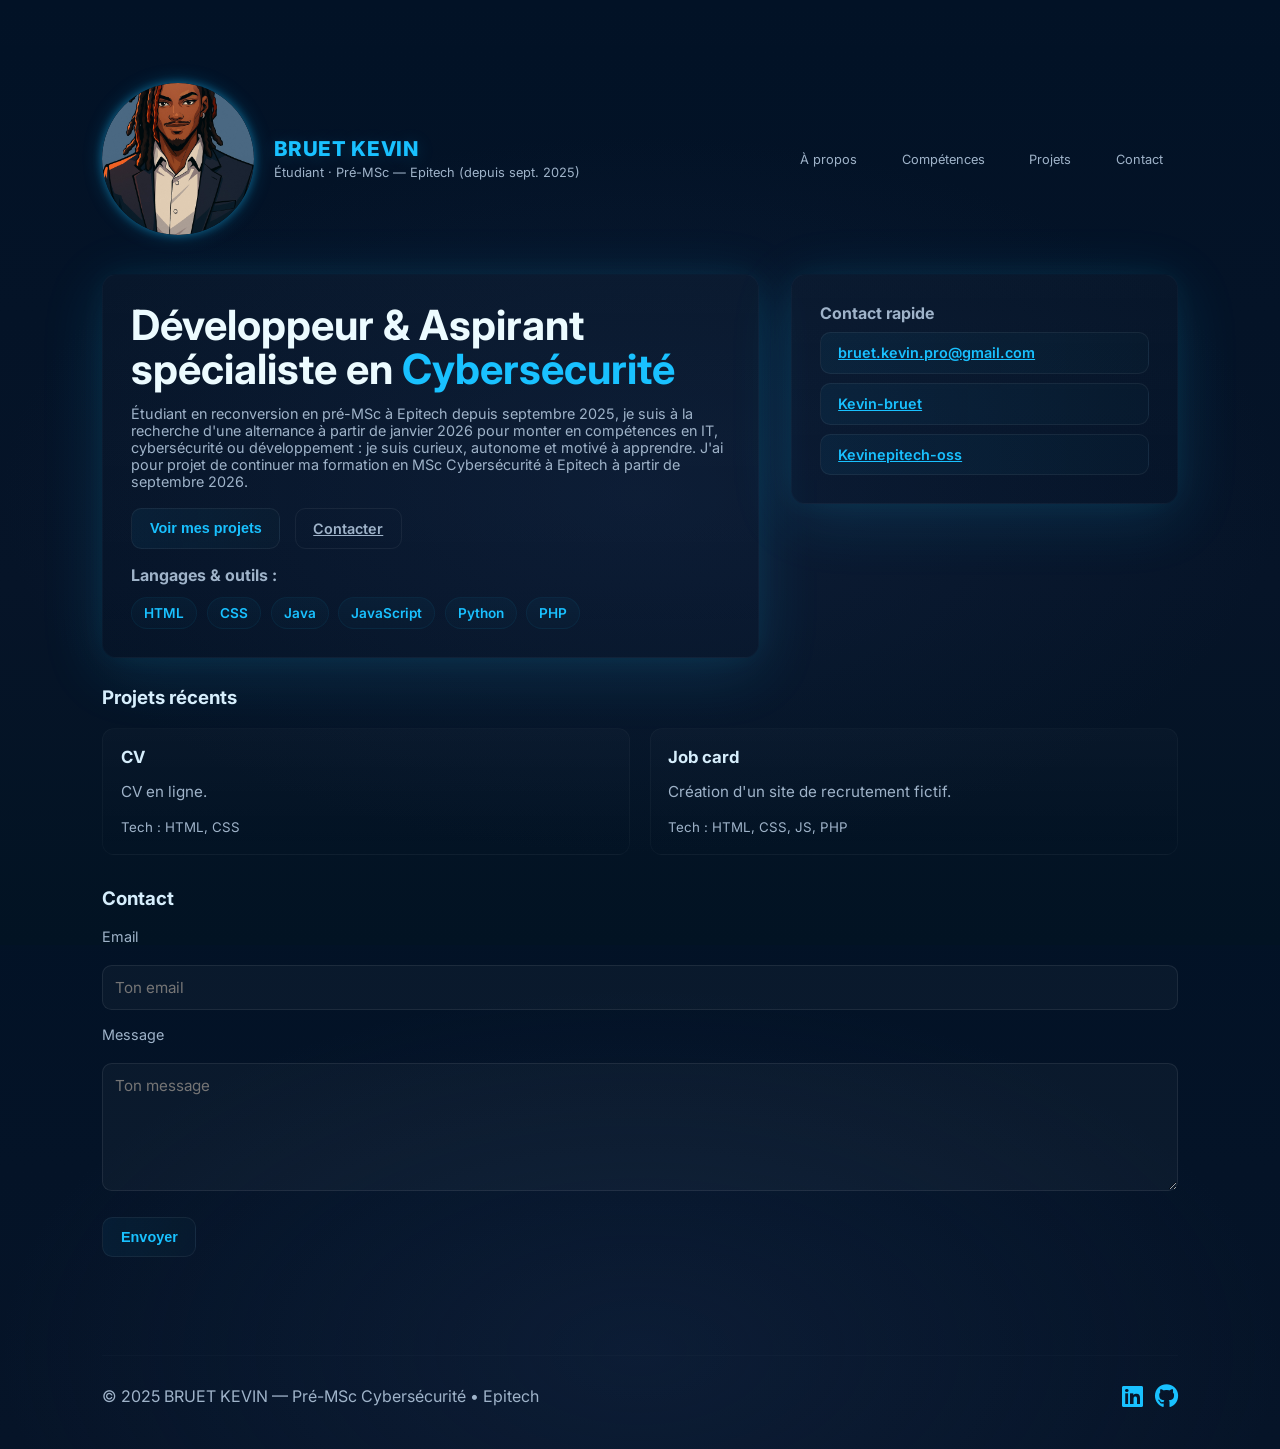
==== index.html @ 58240f41 "portfolio v1" ====
<!doctype html>
<html lang="fr">
<head>
  <meta charset="utf-8">
  <meta name="viewport" content="width=device-width,initial-scale=1">
  <title>BRUET KEVIN — Portfolio</title>
  <link href="https://fonts.googleapis.com/css2?family=Inter:wght@300;400;600;800&display=swap" rel="stylesheet">
  <link rel="stylesheet" href="https://cdnjs.cloudflare.com/ajax/libs/font-awesome/6.5.0/css/all.min.css">
  <link rel="stylesheet" href="style.css">
</head>

<body>
  <canvas id="bg-canvas"></canvas>
  <div class="wrap">
    <header>
      <div class="brand">
        <div class="rond">
          <img src="PPia.png" alt="Photo de profil" class="photo-rond">
        </div>
        <div>
          <h1><span class="neon">BRUET KEVIN</span></h1>
          <div class="subtitle">Étudiant · Pré-MSc — Epitech (depuis sept. 2025)</div>
        </div>
      </div>

      <nav>
        <a href="#about">À propos</a>
        <a href="#skills">Compétences</a>
        <a href="#projects">Projets</a>
        <a href="#contact">Contact</a>
      </nav>
    </header>

    <main>
      <section class="hero">
        <div class="hero-card intro" id="about">
          <h2>Développeur &amp; Aspirant spécialiste en <span class="accent">Cybersécurité</span></h2>
          <p>Étudiant en reconversion en pré-MSc à Epitech depuis septembre 2025, je suis à la recherche d'une alternance à partir de janvier 2026 pour monter en compétences en IT, cybersécurité ou développement : je suis curieux, autonome et motivé à apprendre. J'ai pour projet de continuer ma formation en MSc Cybersécurité à Epitech à partir de septembre 2026.</p>

          <div class="cta">
            <button class="btn" onclick="document.location='#projects'">Voir mes projets</button>
            <a class="btn secondary" href="mailto:bruet.kevin.pro@gmail.com">Contacter</a>
          </div>

          <div class="skills-section">
            <strong class="muted">Langages &amp; outils :</strong>
            <div class="skills" id="skills">
              <div class="skill">HTML</div>
              <div class="skill">CSS</div>
              <div class="skill">Java</div>
              <div class="skill">JavaScript</div>
              <div class="skill">Python</div>
              <div class="skill">PHP</div>
            </div>
          </div>
        </div>

        <aside>
          <div class="hero-card contact-card">
            <strong class="muted">Contact rapide</strong>
            <div class="quick-links">
              <a href="mailto:Bruet.kevin.pro@gmail.com" class="btn">bruet.kevin.pro@gmail.com</a>
              <a href="https://linkedin.com/in/Kevin-bruet" class="btn">Kevin-bruet</a>
              <a href="https://github.com/Kevinepitech-oss" class="btn">Kevinepitech-oss</a>
            </div>
          </div>
        </aside>
      </section>

      <section id="projects" class="projects-section">
        <h3>Projets récents</h3>
        <div class="projects">
          <article class="card">
            <h3>CV</h3>
            <p>CV en ligne.</p>
            <small class="muted">Tech : HTML, CSS</small>
          </article>

          <article class="card">
            <h3>Job card</h3>
            <p>Création d'un site de recrutement fictif.</p>
            <small class="muted">Tech : HTML, CSS, JS, PHP</small>
          </article>
        </div>
      </section>

      <section id="contact" class="contact-section">
        <h3>Contact</h3>
        <form id="contact-form">
          <label>Email</label>
          <input type="email" name="email" required placeholder="Ton email">

          <label>Message</label>
          <textarea name="message" required placeholder="Ton message" rows="4"></textarea>

          <div class="form-actions">
            <button class="btn" type="submit">Envoyer</button>
          </div>

          <p id="form-status"></p>
        </form>


      </section>
    </main>

    <footer>
      <div class="muted">© 2025 BRUET KEVIN — Pré-MSc Cybersécurité • Epitech</div>
      <div class="socials">
        <a class="icon-btn" href="https://linkedin.com/in/Kevin-bruet" target="_blank" aria-label="LinkedIn">
          <i class="fa-brands fa-linkedin"></i>
        </a>
        <a class="icon-btn" href="https://github.com/Kevinepitech-oss" target="_blank" aria-label="GitHub">
          <i class="fa-brands fa-github"></i>
        </a>
      </div>
    </footer>
  </div>
  <script src="script.js"></script>
</body>
</html>
---- style.css ----
:root {
  --bg: #041024;
  --card: #071727;
  --neon: #19c1ff;
  --neon-2: #45f0ff;
  --muted: #9fb3c9;
  --glass: rgba(255,255,255,0.03);
  --accent-glow: 0 0.8rem 4rem rgba(25,193,255,0.14), 0 0 1.8rem rgba(69,240,255,0.06);
  font-family: 'Inter', system-ui, -apple-system, 'Segoe UI', Roboto, 'Helvetica Neue', Arial;
 
  --base-spacing: 1rem; 
}


html, body {
  height: 100%;
  margin: 0;
  background: radial-gradient(50vw 40vh at 50% 50%, rgba(25,45,78,0.35), transparent),
              linear-gradient(180deg, #021226 0%, #061428 60%, #021323 100%),
              var(--bg);
  color:  #d6eefc;
  font-size: 16px; 
}

* { box-sizing: border-box; }


#bg-canvas {
  position: fixed;
  inset: 0;
  z-index: 0;
}


.wrap {
  position: relative;
  z-index: 2;
  max-width: 90%;          
  max-width: clamp(48rem, 90%, 72rem); 
  margin: 3.5vw auto;        
  padding: clamp(1rem, 3vw, 2.5rem);  
}


header {
  display: flex;
  align-items: center;
  justify-content: space-between;
  gap: clamp(0.75rem, 2vw, 1.5rem);
}


.brand {
  display: flex;
  align-items: center;
  gap: clamp(0.75rem, 2vw, 1.25rem);
}


.rond {
  width: clamp(8rem, 12vw, 9.5rem);   
  height: clamp(8rem, 12vw, 9.5rem);
  border-radius: 50%;
  overflow: hidden;
  position: relative;
  box-shadow: 0 0 0.6rem rgba(25,193,255,0.4), 0 0 1.2rem rgba(25,193,255,0.25);
  animation: neonPulse 3s infinite ease-in-out;
  flex: 0 0 auto;
}

@keyframes neonPulse {
  0%, 100% {
    box-shadow: 0 0 0.6rem rgba(25,193,255,0.5), 0 0 1.5rem rgba(25,193,255,0.2);
  }
  50% {
    box-shadow: 0 0 1rem rgba(25,193,255,0.8), 0 0 2rem rgba(25,193,255,0.3);
  }
}


.photo-rond {
  width: 100%;
  height: 100%;
  border-radius: 50%;
  object-fit: cover;
  display: block;
}


h1 {
  font-size: clamp(1.05rem, 1.6vw, 1.75rem); 
  margin: 0;
  letter-spacing: 0.04rem;
  line-height: 1.05;
}

h1 .neon {
  color: var(--neon);
  text-shadow: 0 0.125rem 1.125rem rgba(25,193,255,0.18), 0 0 0.5rem rgba(69,240,255,0.06);
  font-weight: 800;
}

.subtitle {
  color: var(--muted);
  font-size: clamp(0.725rem, 1vw, 0.9rem);
  margin-top: 0.35rem;
}

nav {
  display: flex;
  gap: clamp(0.5rem, 1.4vw, 1rem);
}

nav a {
  color: var(--muted);
  text-decoration: none;
  padding: 0.6rem 0.9rem;
  border-radius: 0.6rem;
  font-size: clamp(0.8rem, 0.9vw, 0.9rem);
  transition: all 0.22s ease;
}

nav a:hover {
  color: var(--neon);
  background: linear-gradient(90deg, rgba(25,193,255,0.04), rgba(69,240,255,0.02));
  backdrop-filter: blur(6px);
}


main { margin-top: clamp(1.6rem, 3.5vw, 2.4rem); }

.hero {
  display: grid;
  grid-template-columns: 1fr minmax(22%, 36%); /* previously 1fr 420px → now % flexible */
  gap: clamp(1rem, 2.5vw, 2rem);
  align-items: start;
}


.hero-card {
  background: linear-gradient(180deg, rgba(255,255,255,0.02), transparent);
  border: 1px solid rgba(100,180,220,0.04);
  padding: clamp(1rem, 2.5vw, 1.75rem);
  border-radius: 0.9rem;
  box-shadow: var(--accent-glow);
}


.intro h2 {
  margin: 0;
  font-size: clamp(1.4rem, 4vw, 2.6rem); /* responsive headline */
  line-height: 1.06;
  color: #ecfbff;
}

.intro .accent {
  color: var(--neon);
}

.intro p {
  color: var(--muted);
  margin-top: 0.9rem;
  font-size: clamp(0.9rem, 1.05vw, 1.05rem);
  white-space: pre-wrap;
}


.cta {
  margin-top: 1.1rem;
  display: flex;
  gap: clamp(0.5rem, 1.4vw, 0.9rem);
  flex-wrap: wrap;
}

.btn {
  padding: 0.7rem 1.1rem;
  border-radius: 0.65rem;
  border: 1px solid rgba(255,255,255,0.06);
  cursor: pointer;
  background: linear-gradient(90deg, rgba(25,193,255,0.06), rgba(69,240,255,0.02));
  color: var(--neon);
  font-weight: 600;
  font-size: clamp(0.9rem, 0.95vw, 1rem);
  transition: all 0.22s ease;
  display: inline-flex;
  align-items: center;
  gap: 0.5rem;
}

.btn:hover {
  background: linear-gradient(90deg, rgba(25,193,255,0.1), rgba(69,240,255,0.05));
  box-shadow: 0 0 1.25rem rgba(25,193,255,0.17);
}

.btn.secondary {
  color: var(--muted);
  background: transparent;
}


.skills-section { margin-top: 1rem; }
.muted { color: var(--muted); }

.skills {
  display: flex;
  flex-wrap: wrap;
  gap: 0.6rem;
  margin-top: 0.75rem;
}

.skill {
  background: linear-gradient(180deg, rgba(25,193,255,0.04), rgba(25,193,255,0.02));
  border: 1px solid rgba(25,193,255,0.06);
  padding: 0.45rem 0.75rem;
  border-radius: 999px;
  color: var(--neon);
  font-weight: 600;
  font-size: 0.85rem;
}


.projects-section { margin-top: clamp(1.4rem, 3vw, 1.75rem); }

.projects {
  display: grid;
  grid-template-columns: repeat(auto-fit, minmax(14rem, 1fr));
  gap: clamp(0.75rem, 1.8vw, 1.2rem);
  margin-top: 0.9rem;
}

.card {
  background: linear-gradient(180deg, rgba(255,255,255,0.02), transparent);
  border-radius: 0.75rem;
  padding: clamp(0.85rem, 1.8vw, 1.1rem);
  border: 1px solid rgba(255,255,255,0.03);
  transition: transform .2s ease, box-shadow .2s ease;
}

.card:hover {
  transform: translateY(-0.4rem);
  box-shadow: var(--accent-glow);
}

.card h3 { margin: 0 0 0.4rem 0; font-size: 1.05rem; }
.card p { color: var(--muted); font-size: 0.95rem; }


.contact-section { margin-top: clamp(1.6rem, 3.5vw, 2rem); }

.contact-grid {
  display: flex;
  gap: clamp(0.75rem, 2vw, 1.2rem);
  margin-top: 0.75rem;
  align-items: flex-start;
  flex-wrap: wrap;
}


.contact-grid aside {
  flex: 0 0 clamp(14rem, 28%, 22rem);
  min-width: 14rem;
}


form {
  display: flex;
  flex-direction: column;
  gap: 1rem;
}


label {
  font-size: 0.9rem;
  color: var(--muted);
  margin-bottom: 0.25rem;
}


input, textarea {
  background: rgba(255,255,255,0.03);
  border: 1px solid rgba(255,255,255,0.08);
  border-radius: 0.6rem;
  padding: 0.75rem;
  color: #eaf9ff;
  font-size: 0.95rem;
  font-family: inherit;
  transition: border 0.18s ease, box-shadow 0.18s ease;
}

input:focus, textarea:focus {
  border-color: var(--neon);
  outline: none;
  box-shadow: 0 0 0.75rem rgba(25,193,255,0.28);
}

textarea {
  resize: vertical;
  min-height: 8rem;
}


.form-actions {
  margin-top: 0.6rem;
  display: flex;
  gap: 0.6rem;
  flex-wrap: wrap;
}

#form-status {
  margin-top: 1rem;
  font-size: 0.9rem;
  font-weight: 500;
  opacity: 0;
  transition: opacity 0.4s ease;
}

#form-status.visible {
  opacity: 1;
}


.quick-links, .social-links {
  margin-top: 0.6rem;
  display: flex;
  gap: 0.6rem;
  flex-direction: column;
}

footer {
  margin-top: clamp(2.4rem, 6vw, 3.2rem);
  padding-top: 1.6rem;
  border-top: 1px solid rgba(255,255,255,0.02);
  display: flex;
  justify-content: space-between;
  align-items: center;
  gap: 1rem;
  flex-wrap: wrap;
}

.socials {
  display: flex;
  gap: 0.75rem;
}

.icon-btn {
  font-size: 1.5rem;
  color: var(--neon);
  transition: color 0.3s ease;
}

.icon-btn:hover {
  color: var(--neon-2);
}



@media (max-width: 420px) {
  :root { --accent-glow: 0 0.4rem 1.2rem rgba(25,193,255,0.12), 0 0 0.6rem rgba(69,240,255,0.04); }
  .rond { animation-duration: 6s; } 


@media (max-width: 980px) {
  .hero {
    grid-template-columns: 1fr;
  }

  .projects {
    grid-template-columns: 1fr;
  }

  .wrap {
    padding: clamp(0.75rem, 3.5vw, 1.2rem);
  }

  h1 { font-size: 1.2rem; }
  .intro h2 { font-size: 1.4rem; }
  footer { flex-direction: column; align-items: flex-start; gap: 1rem; }
}

@media (max-width: 680px) {
  .rond { width: clamp(2.2rem, 9vw, 3rem); height: clamp(2.2rem, 9vw, 3rem); }
  .contact-grid { flex-direction: column; }
  .contact-grid aside { width: 100%; }
  .cta { justify-content: flex-start; }
}}
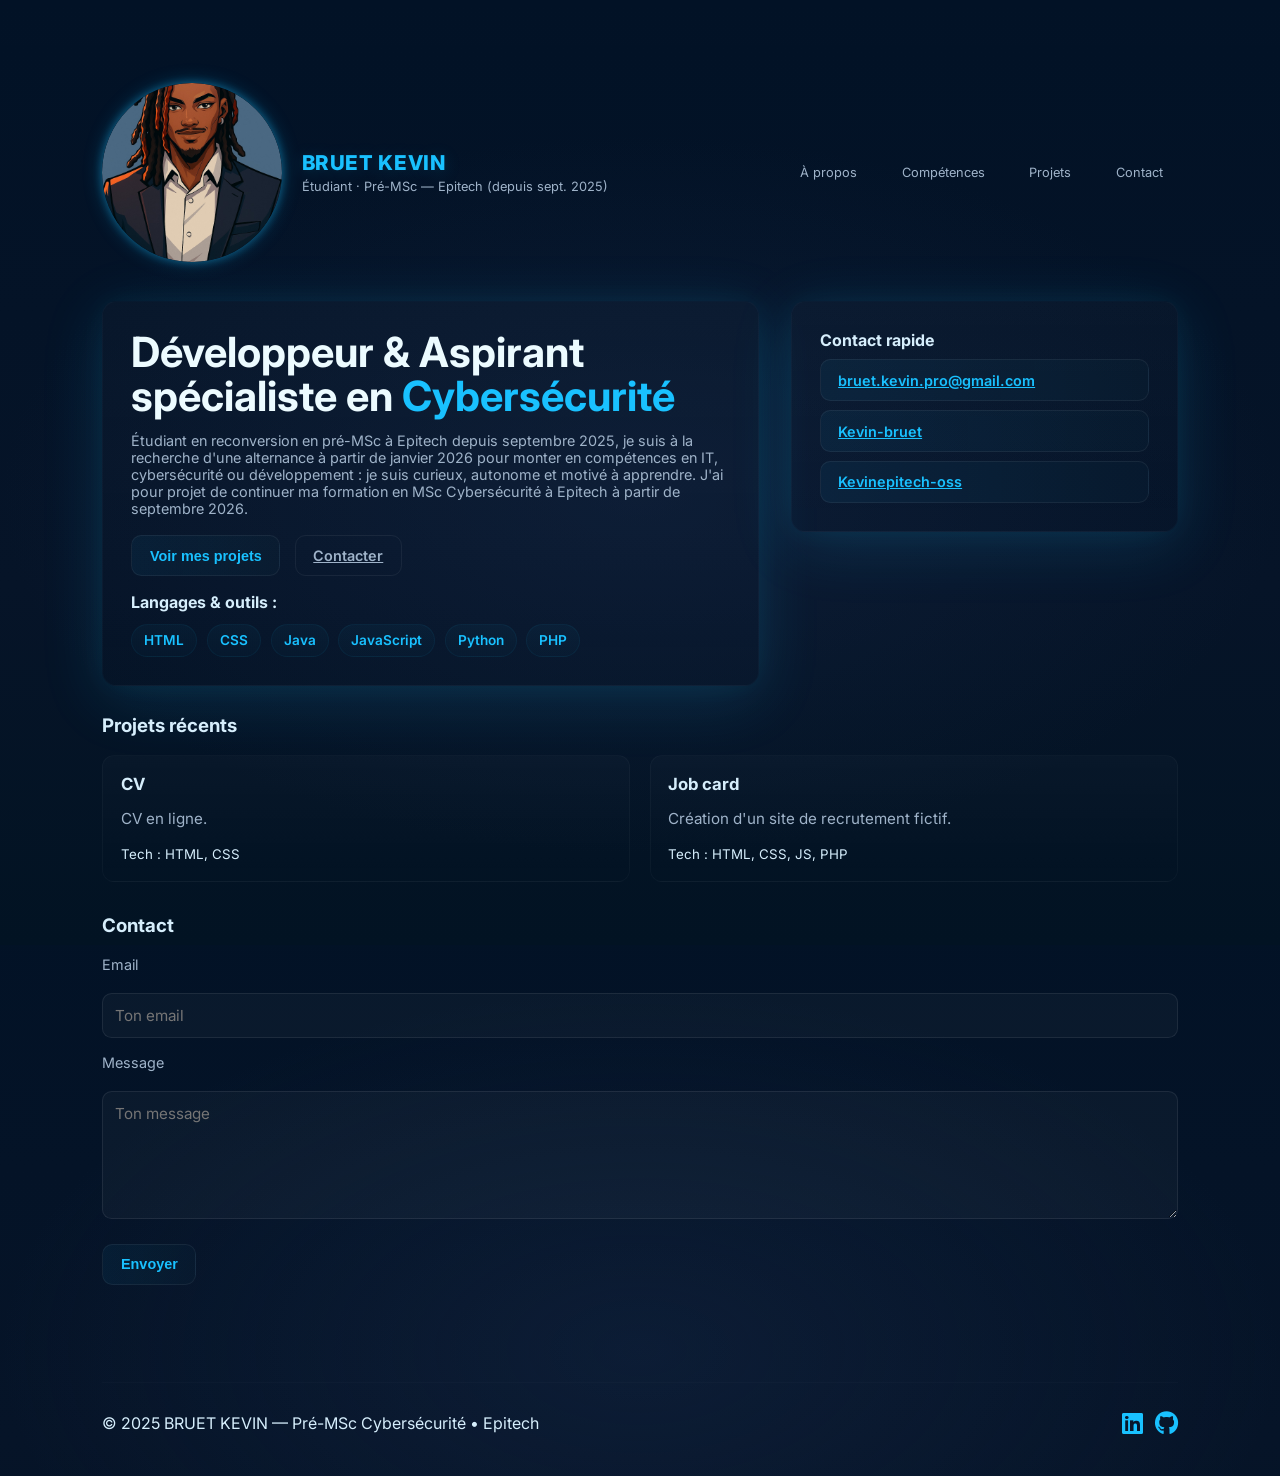
==== commit a2831f92: "pf v3" ====
--- a/index.html
+++ b/index.html
@@ -29,6 +29,10 @@
         <a href="#projects">Projets</a>
         <a href="#contact">Contact</a>
       </nav>
+      <button class="menu-toggle" aria-label="Menu mobile">
+        ☰
+      </button>
+
     </header>
 
     <main>
@@ -117,5 +121,17 @@
     </footer>
   </div>
   <script src="script.js"></script>
+  <script>
+  const menuToggle = document.querySelector('.menu-toggle');
+  const nav = document.querySelector('nav');
+
+  menuToggle.addEventListener('click', () => {
+    nav.classList.toggle('open');
+  });
+</script>
+
+
+
+
 </body>
 </html>
--- a/style.css
+++ b/style.css
@@ -7,10 +7,8 @@
   --glass: rgba(255,255,255,0.03);
   --accent-glow: 0 0.8rem 4rem rgba(25,193,255,0.14), 0 0 1.8rem rgba(69,240,255,0.06);
   font-family: 'Inter', system-ui, -apple-system, 'Segoe UI', Roboto, 'Helvetica Neue', Arial;
- 
-  --base-spacing: 1rem; 
-}
-
+  --base-spacing: 1rem;
+}
 
 html, body {
   height: 100%;
@@ -18,29 +16,21 @@
   background: radial-gradient(50vw 40vh at 50% 50%, rgba(25,45,78,0.35), transparent),
               linear-gradient(180deg, #021226 0%, #061428 60%, #021323 100%),
               var(--bg);
-  color:  #d6eefc;
-  font-size: 16px; 
+  color: #d6eefc;
+  font-size: 16px;
 }
 
 * { box-sizing: border-box; }
 
-
-#bg-canvas {
-  position: fixed;
-  inset: 0;
-  z-index: 0;
-}
-
+#bg-canvas { position: fixed; inset: 0; z-index: 0; }
 
 .wrap {
   position: relative;
   z-index: 2;
-  max-width: 90%;          
-  max-width: clamp(48rem, 90%, 72rem); 
-  margin: 3.5vw auto;        
-  padding: clamp(1rem, 3vw, 2.5rem);  
-}
-
+  max-width: clamp(48rem, 90%, 72rem);
+  margin: 3.5vw auto;
+  padding: clamp(1rem, 3vw, 2.5rem);
+}
 
 header {
   display: flex;
@@ -49,17 +39,15 @@
   gap: clamp(0.75rem, 2vw, 1.5rem);
 }
 
-
 .brand {
   display: flex;
   align-items: center;
   gap: clamp(0.75rem, 2vw, 1.25rem);
 }
 
-
 .rond {
-  width: clamp(8rem, 12vw, 9.5rem);   
-  height: clamp(8rem, 12vw, 9.5rem);
+  width: clamp(10rem, 14vw, 11.5rem);
+  height: clamp(10rem, 14vw, 11.5rem);
   border-radius: 50%;
   overflow: hidden;
   position: relative;
@@ -69,48 +57,23 @@
 }
 
 @keyframes neonPulse {
-  0%, 100% {
-    box-shadow: 0 0 0.6rem rgba(25,193,255,0.5), 0 0 1.5rem rgba(25,193,255,0.2);
-  }
-  50% {
-    box-shadow: 0 0 1rem rgba(25,193,255,0.8), 0 0 2rem rgba(25,193,255,0.3);
-  }
-}
-
-
-.photo-rond {
-  width: 100%;
-  height: 100%;
-  border-radius: 50%;
-  object-fit: cover;
-  display: block;
-}
-
+  0%, 100% { box-shadow: 0 0 0.6rem rgba(25,193,255,0.5), 0 0 1.5rem rgba(25,193,255,0.2); }
+  50% { box-shadow: 0 0 1rem rgba(25,193,255,0.8), 0 0 2rem rgba(25,193,255,0.3); }
+}
+
+.photo-rond { width: 100%; height: 100%; border-radius: 50%; object-fit: cover; display: block; }
 
 h1 {
-  font-size: clamp(1.05rem, 1.6vw, 1.75rem); 
+  font-size: clamp(1.05rem, 1.6vw, 1.75rem);
   margin: 0;
   letter-spacing: 0.04rem;
   line-height: 1.05;
 }
-
-h1 .neon {
-  color: var(--neon);
-  text-shadow: 0 0.125rem 1.125rem rgba(25,193,255,0.18), 0 0 0.5rem rgba(69,240,255,0.06);
-  font-weight: 800;
-}
-
-.subtitle {
-  color: var(--muted);
-  font-size: clamp(0.725rem, 1vw, 0.9rem);
-  margin-top: 0.35rem;
-}
-
-nav {
-  display: flex;
-  gap: clamp(0.5rem, 1.4vw, 1rem);
-}
-
+h1 .neon { color: var(--neon); font-weight: 800; text-shadow: 0 0.125rem 1.125rem rgba(25,193,255,0.18), 0 0 0.5rem rgba(69,240,255,0.06); }
+
+.subtitle { color: var(--muted); font-size: clamp(0.725rem, 1vw, 0.9rem); margin-top: 0.35rem; }
+
+nav { display: flex; gap: clamp(0.5rem, 1.4vw, 1rem); }
 nav a {
   color: var(--muted);
   text-decoration: none;
@@ -119,23 +82,20 @@
   font-size: clamp(0.8rem, 0.9vw, 0.9rem);
   transition: all 0.22s ease;
 }
-
 nav a:hover {
   color: var(--neon);
   background: linear-gradient(90deg, rgba(25,193,255,0.04), rgba(69,240,255,0.02));
   backdrop-filter: blur(6px);
 }
 
-
 main { margin-top: clamp(1.6rem, 3.5vw, 2.4rem); }
 
 .hero {
   display: grid;
-  grid-template-columns: 1fr minmax(22%, 36%); /* previously 1fr 420px → now % flexible */
+  grid-template-columns: 1fr minmax(22%, 36%);
   gap: clamp(1rem, 2.5vw, 2rem);
   align-items: start;
 }
-
 
 .hero-card {
   background: linear-gradient(180deg, rgba(255,255,255,0.02), transparent);
@@ -145,30 +105,14 @@
   box-shadow: var(--accent-glow);
 }
 
-
-.intro h2 {
-  margin: 0;
-  font-size: clamp(1.4rem, 4vw, 2.6rem); /* responsive headline */
-  line-height: 1.06;
-  color: #ecfbff;
-}
-
-.intro .accent {
-  color: var(--neon);
-}
-
-.intro p {
-  color: var(--muted);
-  margin-top: 0.9rem;
-  font-size: clamp(0.9rem, 1.05vw, 1.05rem);
-  white-space: pre-wrap;
-}
-
+.intro h2 { margin:0; font-size: clamp(1.4rem, 4vw, 2.6rem); line-height:1.06; color:#ecfbff; }
+.intro .accent { color: var(--neon); }
+.intro p { color: var(--muted); margin-top:0.9rem; font-size: clamp(0.9rem,1.05vw,1.05rem); white-space: pre-wrap; }
 
 .cta {
   margin-top: 1.1rem;
   display: flex;
-  gap: clamp(0.5rem, 1.4vw, 0.9rem);
+  gap: clamp(0.5rem,1.4vw,0.9rem);
   flex-wrap: wrap;
 }
 
@@ -180,206 +124,115 @@
   background: linear-gradient(90deg, rgba(25,193,255,0.06), rgba(69,240,255,0.02));
   color: var(--neon);
   font-weight: 600;
-  font-size: clamp(0.9rem, 0.95vw, 1rem);
-  transition: all 0.22s ease;
+  font-size: clamp(0.9rem,0.95vw,1rem);
   display: inline-flex;
   align-items: center;
   gap: 0.5rem;
-}
-
-.btn:hover {
-  background: linear-gradient(90deg, rgba(25,193,255,0.1), rgba(69,240,255,0.05));
-  box-shadow: 0 0 1.25rem rgba(25,193,255,0.17);
-}
-
-.btn.secondary {
-  color: var(--muted);
-  background: transparent;
-}
-
-
-.skills-section { margin-top: 1rem; }
-.muted { color: var(--muted); }
-
-.skills {
-  display: flex;
-  flex-wrap: wrap;
-  gap: 0.6rem;
-  margin-top: 0.75rem;
-}
-
+  transition: all 0.22s ease;
+}
+.btn:hover { background: linear-gradient(90deg, rgba(25,193,255,0.1), rgba(69,240,255,0.05)); box-shadow: 0 0 1.25rem rgba(25,193,255,0.17); }
+.btn.secondary { color: var(--muted); background: transparent; }
+
+.skills-section { margin-top:1rem; }
+.skills { display:flex; flex-wrap:wrap; gap:0.6rem; margin-top:0.75rem; }
 .skill {
   background: linear-gradient(180deg, rgba(25,193,255,0.04), rgba(25,193,255,0.02));
   border: 1px solid rgba(25,193,255,0.06);
-  padding: 0.45rem 0.75rem;
-  border-radius: 999px;
+  padding:0.45rem 0.75rem;
+  border-radius:999px;
   color: var(--neon);
-  font-weight: 600;
-  font-size: 0.85rem;
-}
-
+  font-weight:600;
+  font-size:0.85rem;
+}
 
 .projects-section { margin-top: clamp(1.4rem, 3vw, 1.75rem); }
-
-.projects {
-  display: grid;
-  grid-template-columns: repeat(auto-fit, minmax(14rem, 1fr));
-  gap: clamp(0.75rem, 1.8vw, 1.2rem);
-  margin-top: 0.9rem;
-}
-
+.projects { display:grid; grid-template-columns:repeat(auto-fit,minmax(14rem,1fr)); gap:clamp(0.75rem,1.8vw,1.2rem); margin-top:0.9rem; }
 .card {
   background: linear-gradient(180deg, rgba(255,255,255,0.02), transparent);
-  border-radius: 0.75rem;
-  padding: clamp(0.85rem, 1.8vw, 1.1rem);
+  border-radius:0.75rem;
+  padding: clamp(0.85rem,1.8vw,1.1rem);
   border: 1px solid rgba(255,255,255,0.03);
   transition: transform .2s ease, box-shadow .2s ease;
 }
-
-.card:hover {
-  transform: translateY(-0.4rem);
-  box-shadow: var(--accent-glow);
-}
-
-.card h3 { margin: 0 0 0.4rem 0; font-size: 1.05rem; }
-.card p { color: var(--muted); font-size: 0.95rem; }
-
-
-.contact-section { margin-top: clamp(1.6rem, 3.5vw, 2rem); }
-
-.contact-grid {
-  display: flex;
-  gap: clamp(0.75rem, 2vw, 1.2rem);
-  margin-top: 0.75rem;
-  align-items: flex-start;
-  flex-wrap: wrap;
-}
-
-
-.contact-grid aside {
-  flex: 0 0 clamp(14rem, 28%, 22rem);
-  min-width: 14rem;
-}
-
-
-form {
-  display: flex;
-  flex-direction: column;
-  gap: 1rem;
-}
-
-
-label {
-  font-size: 0.9rem;
-  color: var(--muted);
-  margin-bottom: 0.25rem;
-}
-
-
+.card:hover { transform: translateY(-0.4rem); box-shadow: var(--accent-glow); }
+.card h3 { margin:0 0 0.4rem 0; font-size:1.05rem; }
+.card p { color: var(--muted); font-size:0.95rem; }
+
+.contact-section { margin-top: clamp(1.6rem,3.5vw,2rem); }
+.contact-grid { display:flex; gap:clamp(0.75rem,2vw,1.2rem); margin-top:0.75rem; align-items:flex-start; flex-wrap:wrap; }
+.contact-grid aside { flex:0 0 clamp(14rem,28%,22rem); min-width:14rem; }
+
+form { display:flex; flex-direction:column; gap:1rem; }
+label { font-size:0.9rem; color:var(--muted); margin-bottom:0.25rem; }
 input, textarea {
-  background: rgba(255,255,255,0.03);
-  border: 1px solid rgba(255,255,255,0.08);
-  border-radius: 0.6rem;
-  padding: 0.75rem;
-  color: #eaf9ff;
-  font-size: 0.95rem;
-  font-family: inherit;
-  transition: border 0.18s ease, box-shadow 0.18s ease;
-}
-
-input:focus, textarea:focus {
-  border-color: var(--neon);
-  outline: none;
-  box-shadow: 0 0 0.75rem rgba(25,193,255,0.28);
-}
-
-textarea {
-  resize: vertical;
-  min-height: 8rem;
-}
-
-
-.form-actions {
-  margin-top: 0.6rem;
-  display: flex;
-  gap: 0.6rem;
-  flex-wrap: wrap;
-}
-
-#form-status {
-  margin-top: 1rem;
-  font-size: 0.9rem;
-  font-weight: 500;
-  opacity: 0;
-  transition: opacity 0.4s ease;
-}
-
-#form-status.visible {
-  opacity: 1;
-}
-
-
-.quick-links, .social-links {
-  margin-top: 0.6rem;
-  display: flex;
-  gap: 0.6rem;
-  flex-direction: column;
-}
+  background: var(--glass);
+  border:1px solid rgba(255,255,255,0.08);
+  border-radius:0.6rem;
+  padding:0.75rem;
+  color:#eaf9ff;
+  font-size:0.95rem;
+  font-family:inherit;
+  transition:border 0.18s ease, box-shadow 0.18s ease;
+}
+input:focus, textarea:focus { border-color: var(--neon); box-shadow:0 0 0.75rem rgba(25,193,255,0.28); outline:none; }
+textarea { resize:vertical; min-height:8rem; }
+
+.form-actions { margin-top:0.6rem; display:flex; gap:0.6rem; flex-wrap:wrap; }
+#form-status { margin-top:1rem; font-size:0.9rem; font-weight:500; opacity:0; transition:opacity 0.4s ease; }
+#form-status.visible { opacity:1; }
+
+.quick-links, .social-links { margin-top:0.6rem; display:flex; gap:0.6rem; flex-direction:column; }
 
 footer {
-  margin-top: clamp(2.4rem, 6vw, 3.2rem);
-  padding-top: 1.6rem;
-  border-top: 1px solid rgba(255,255,255,0.02);
-  display: flex;
-  justify-content: space-between;
-  align-items: center;
-  gap: 1rem;
-  flex-wrap: wrap;
-}
-
-.socials {
-  display: flex;
-  gap: 0.75rem;
-}
-
-.icon-btn {
-  font-size: 1.5rem;
-  color: var(--neon);
-  transition: color 0.3s ease;
-}
-
-.icon-btn:hover {
-  color: var(--neon-2);
-}
-
-
+  margin-top: clamp(2.4rem,6vw,3.2rem);
+  padding-top:1.6rem;
+  border-top:1px solid rgba(255,255,255,0.02);
+  display:flex;
+  justify-content:space-between;
+  align-items:center;
+  gap:1rem;
+  flex-wrap:wrap;
+}
+.socials { display:flex; gap:0.75rem; }
+.icon-btn { font-size:1.5rem; color: var(--neon); transition: color 0.3s ease; }
+.icon-btn:hover { color: var(--neon-2); }
+
+
+.menu-toggle {
+  display:none; background:none; border:none; font-size:1.8rem;
+  color: var(--neon); cursor:pointer; transition:color 0.3s ease;
+}
+.menu-toggle:hover { color: var(--neon-2); }
+
+@media (max-width: 980px) {
+  .hero { grid-template-columns:1fr; }
+  .projects { grid-template-columns:1fr; }
+  .wrap { padding: clamp(0.75rem,3.5vw,1.2rem); }
+  h1 { font-size:1.2rem; }
+  .intro h2 { font-size:1.4rem; }
+  footer { flex-direction: column; align-items: flex-start; gap:1rem; }
+}
+
+@media (max-width: 680px) {
+  header { 
+    position: fixed; top:0; left:0; width:100%; z-index:1000; 
+    background: rgba(7,23,39,0.9); backdrop-filter: blur(10px); 
+    border-bottom:1px solid rgba(25,193,255,0.08); 
+    box-shadow:0 0 1.2rem rgba(25,193,255,0.05);
+    padding:0.8rem clamp(1rem,4vw,3rem);
+  }
+  nav { position:absolute; top:100%; right:0; background: rgba(7,23,39,0.95); backdrop-filter:blur(8px); border:1px solid rgba(25,193,255,0.1); border-radius:0.8rem; padding:1rem; display:none; flex-direction:column; align-items:flex-start; gap:0.75rem; width:70%; max-width:260px; box-shadow: var(--accent-glow); z-index:100; }
+  nav.open { display:flex; animation:fadeIn 0.25s ease forwards; }
+  .wrap { margin-top:5.5rem; }
+  .rond { width: clamp(6rem,12vw,8rem); height: clamp(6rem,12vw,8rem); }
+  .contact-grid { flex-direction: column; }
+  .contact-grid aside { width: 100%; }
+  .cta { justify-content:flex-start; }
+  .menu-toggle { display:block; }
+  @keyframes fadeIn { from{opacity:0; transform:translateY(-0.4rem);} to{opacity:1; transform:translateY(0);} }
+}
 
 @media (max-width: 420px) {
   :root { --accent-glow: 0 0.4rem 1.2rem rgba(25,193,255,0.12), 0 0 0.6rem rgba(69,240,255,0.04); }
-  .rond { animation-duration: 6s; } 
-
-
-@media (max-width: 980px) {
-  .hero {
-    grid-template-columns: 1fr;
-  }
-
-  .projects {
-    grid-template-columns: 1fr;
-  }
-
-  .wrap {
-    padding: clamp(0.75rem, 3.5vw, 1.2rem);
-  }
-
-  h1 { font-size: 1.2rem; }
-  .intro h2 { font-size: 1.4rem; }
-  footer { flex-direction: column; align-items: flex-start; gap: 1rem; }
-}
-
-@media (max-width: 680px) {
-  .rond { width: clamp(2.2rem, 9vw, 3rem); height: clamp(2.2rem, 9vw, 3rem); }
-  .contact-grid { flex-direction: column; }
-  .contact-grid aside { width: 100%; }
-  .cta { justify-content: flex-start; }
-}}+  .rond { width:6rem; height:6rem; animation-duration:6s; }
+}
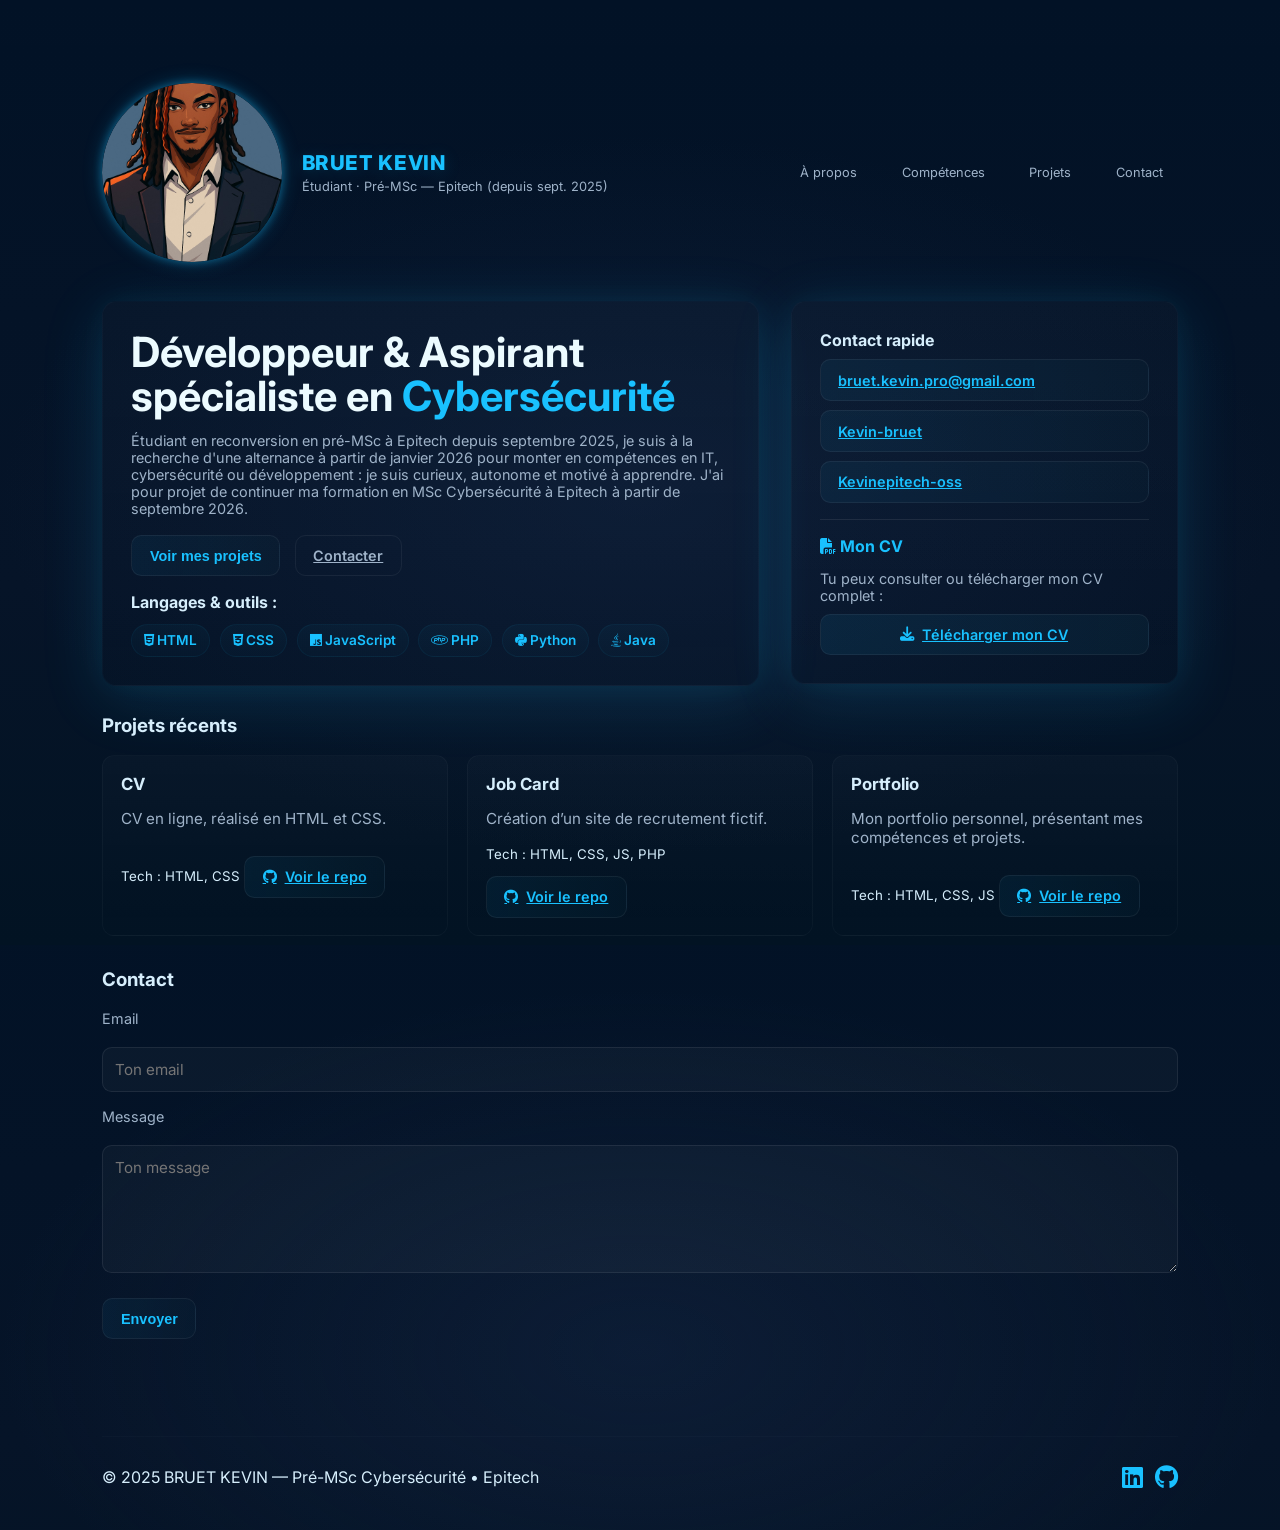
==== commit 1c7419b7: "v final" ====
--- a/index.html
+++ b/index.html
@@ -8,6 +8,7 @@
   <link rel="stylesheet" href="https://cdnjs.cloudflare.com/ajax/libs/font-awesome/6.5.0/css/all.min.css">
   <link rel="stylesheet" href="style.css">
 </head>
+
 
 <body>
   <canvas id="bg-canvas"></canvas>
@@ -49,17 +50,17 @@
           <div class="skills-section">
             <strong class="muted">Langages &amp; outils :</strong>
             <div class="skills" id="skills">
-              <div class="skill">HTML</div>
-              <div class="skill">CSS</div>
-              <div class="skill">Java</div>
-              <div class="skill">JavaScript</div>
-              <div class="skill">Python</div>
-              <div class="skill">PHP</div>
+              <div class="skill"><i class="fa-brands fa-html5"></i> HTML</div>
+              <div class="skill"><i class="fa-brands fa-css3-alt"></i> CSS</div>
+              <div class="skill"><i class="fa-brands fa-js"></i> JavaScript</div>
+              <div class="skill"><i class="fa-brands fa-php"></i> PHP</div>
+              <div class="skill"><i class="fa-brands fa-python"></i> Python</div>
+              <div class="skill"><i class="fa-brands fa-java"></i> Java</div>
             </div>
           </div>
         </div>
 
-        <aside>
+                <aside>
           <div class="hero-card contact-card">
             <strong class="muted">Contact rapide</strong>
             <div class="quick-links">
@@ -67,26 +68,61 @@
               <a href="https://linkedin.com/in/Kevin-bruet" class="btn">Kevin-bruet</a>
               <a href="https://github.com/Kevinepitech-oss" class="btn">Kevinepitech-oss</a>
             </div>
+
+            <hr class="divider">
+
+            <div class="cv-box">
+              <h4><i class="fa-solid fa-file-pdf"></i> Mon CV</h4>
+              <p>Tu peux consulter ou télécharger mon CV complet :</p>
+              <a href="CVBruet.pdf" target="_blank" class="btn download">
+                <i class="fa-solid fa-download"></i> Télécharger mon CV
+              </a>
+            </div>
           </div>
         </aside>
+
+
+      
+       
+
       </section>
 
+        
+
       <section id="projects" class="projects-section">
-        <h3>Projets récents</h3>
-        <div class="projects">
-          <article class="card">
-            <h3>CV</h3>
-            <p>CV en ligne.</p>
-            <small class="muted">Tech : HTML, CSS</small>
-          </article>
+  <h3>Projets récents</h3>
+  <div class="projects">
 
-          <article class="card">
-            <h3>Job card</h3>
-            <p>Création d'un site de recrutement fictif.</p>
-            <small class="muted">Tech : HTML, CSS, JS, PHP</small>
-          </article>
-        </div>
-      </section>
+    <article class="card" onclick="window.open('https://github.com/Kevinepitech-oss/digital_resume', '_blank')">
+      <h3>CV</h3>
+      <p>CV en ligne, réalisé en HTML et CSS.</p>
+      <small class="muted">Tech : HTML, CSS</small>
+      <a href="https://github.com/Kevinepitech-oss/CV" target="_blank" class="btn">
+        <i class="fa-brands fa-github"></i> Voir le repo
+      </a>
+    </article>
+
+    <article class="card" onclick="window.open('https://github.com/EpitechMscProPromo2028/T-WEB-501-PAR_3', '_blank')">
+      <h3>Job Card</h3>
+      <p>Création d’un site de recrutement fictif.</p>
+      <small class="muted">Tech : HTML, CSS, JS, PHP</small>
+      <a href="https://github.com/Kevinepitech-oss/Job-Card" target="_blank" class="btn">
+        <i class="fa-brands fa-github"></i> Voir le repo
+      </a>
+    </article>
+
+    <article class="card" onclick="window.open('https://github.com/Kevinepitech-oss/Portfolio', '_blank')">
+      <h3>Portfolio</h3>
+      <p>Mon portfolio personnel, présentant mes compétences et projets.</p>
+      <small class="muted">Tech : HTML, CSS, JS</small>
+      <a href="https://github.com/Kevinepitech-oss/Portfolio" target="_blank" class="btn">
+        <i class="fa-brands fa-github"></i> Voir le repo
+      </a>
+    </article>
+
+  </div>
+</section>
+
 
       <section id="contact" class="contact-section">
         <h3>Contact</h3>
@@ -132,6 +168,5 @@
 
 
 
-
 </body>
 </html>
--- a/style.css
+++ b/style.css
@@ -9,6 +9,7 @@
   font-family: 'Inter', system-ui, -apple-system, 'Segoe UI', Roboto, 'Helvetica Neue', Arial;
   --base-spacing: 1rem;
 }
+
 
 html, body {
   height: 100%;
@@ -203,6 +204,49 @@
   color: var(--neon); cursor:pointer; transition:color 0.3s ease;
 }
 .menu-toggle:hover { color: var(--neon-2); }
+
+
+.contact-card .divider {
+  margin: 1rem 0;
+  border: none;
+  border-top: 1px solid rgba(255,255,255,0.08);
+}
+
+.cv-box h4 {
+  margin: 0 0 0.4rem 0;
+  color: var(--neon);
+  font-size: 1rem;
+}
+
+.cv-box p {
+  color: var(--muted);
+  font-size: 0.9rem;
+  margin-bottom: 0.6rem;
+}
+
+.cv-box .btn.download {
+  display: inline-flex;
+  align-items: center;
+  justify-content: center;
+  width: 100%;
+  background: linear-gradient(90deg, rgba(25,193,255,0.08), rgba(69,240,255,0.04));
+}
+.cv-box .btn.download:hover {
+  background: linear-gradient(90deg, rgba(25,193,255,0.14), rgba(69,240,255,0.08));
+}
+
+.projects .card {
+  cursor: pointer;
+  transition: transform 0.25s ease, box-shadow 0.25s ease;
+}
+.projects .card:hover {
+  transform: translateY(-6px);
+  box-shadow: 0 0 1.5rem rgba(25,193,255,0.18);
+}
+.projects .card a.btn {
+  margin-top: 0.8rem;
+  align-self: flex-start;
+}
 
 @media (max-width: 980px) {
   .hero { grid-template-columns:1fr; }
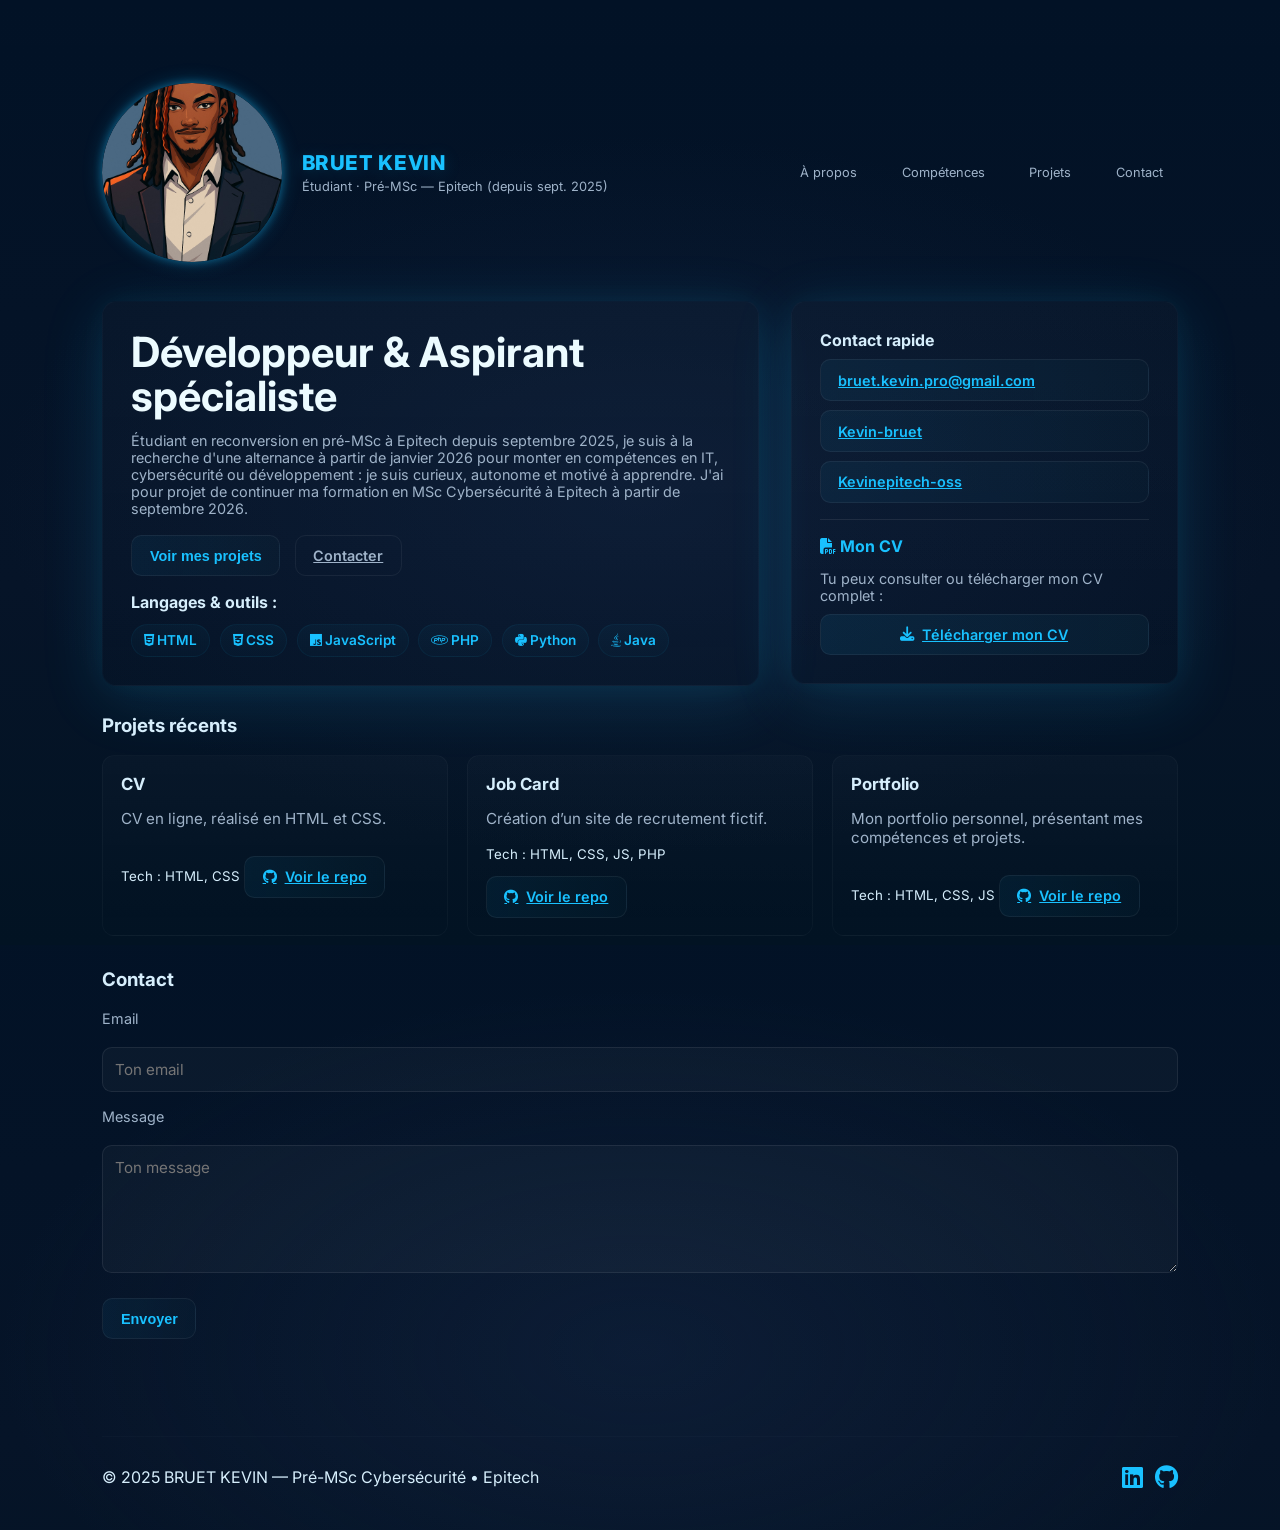
==== commit 688c507a: "fix : titre portfolio" ====
--- a/index.html
+++ b/index.html
@@ -39,7 +39,7 @@
     <main>
       <section class="hero">
         <div class="hero-card intro" id="about">
-          <h2>Développeur &amp; Aspirant spécialiste en <span class="accent">Cybersécurité</span></h2>
+          <h2>Développeur &amp; Aspirant spécialiste </h2>
           <p>Étudiant en reconversion en pré-MSc à Epitech depuis septembre 2025, je suis à la recherche d'une alternance à partir de janvier 2026 pour monter en compétences en IT, cybersécurité ou développement : je suis curieux, autonome et motivé à apprendre. J'ai pour projet de continuer ma formation en MSc Cybersécurité à Epitech à partir de septembre 2026.</p>
 
           <div class="cta">
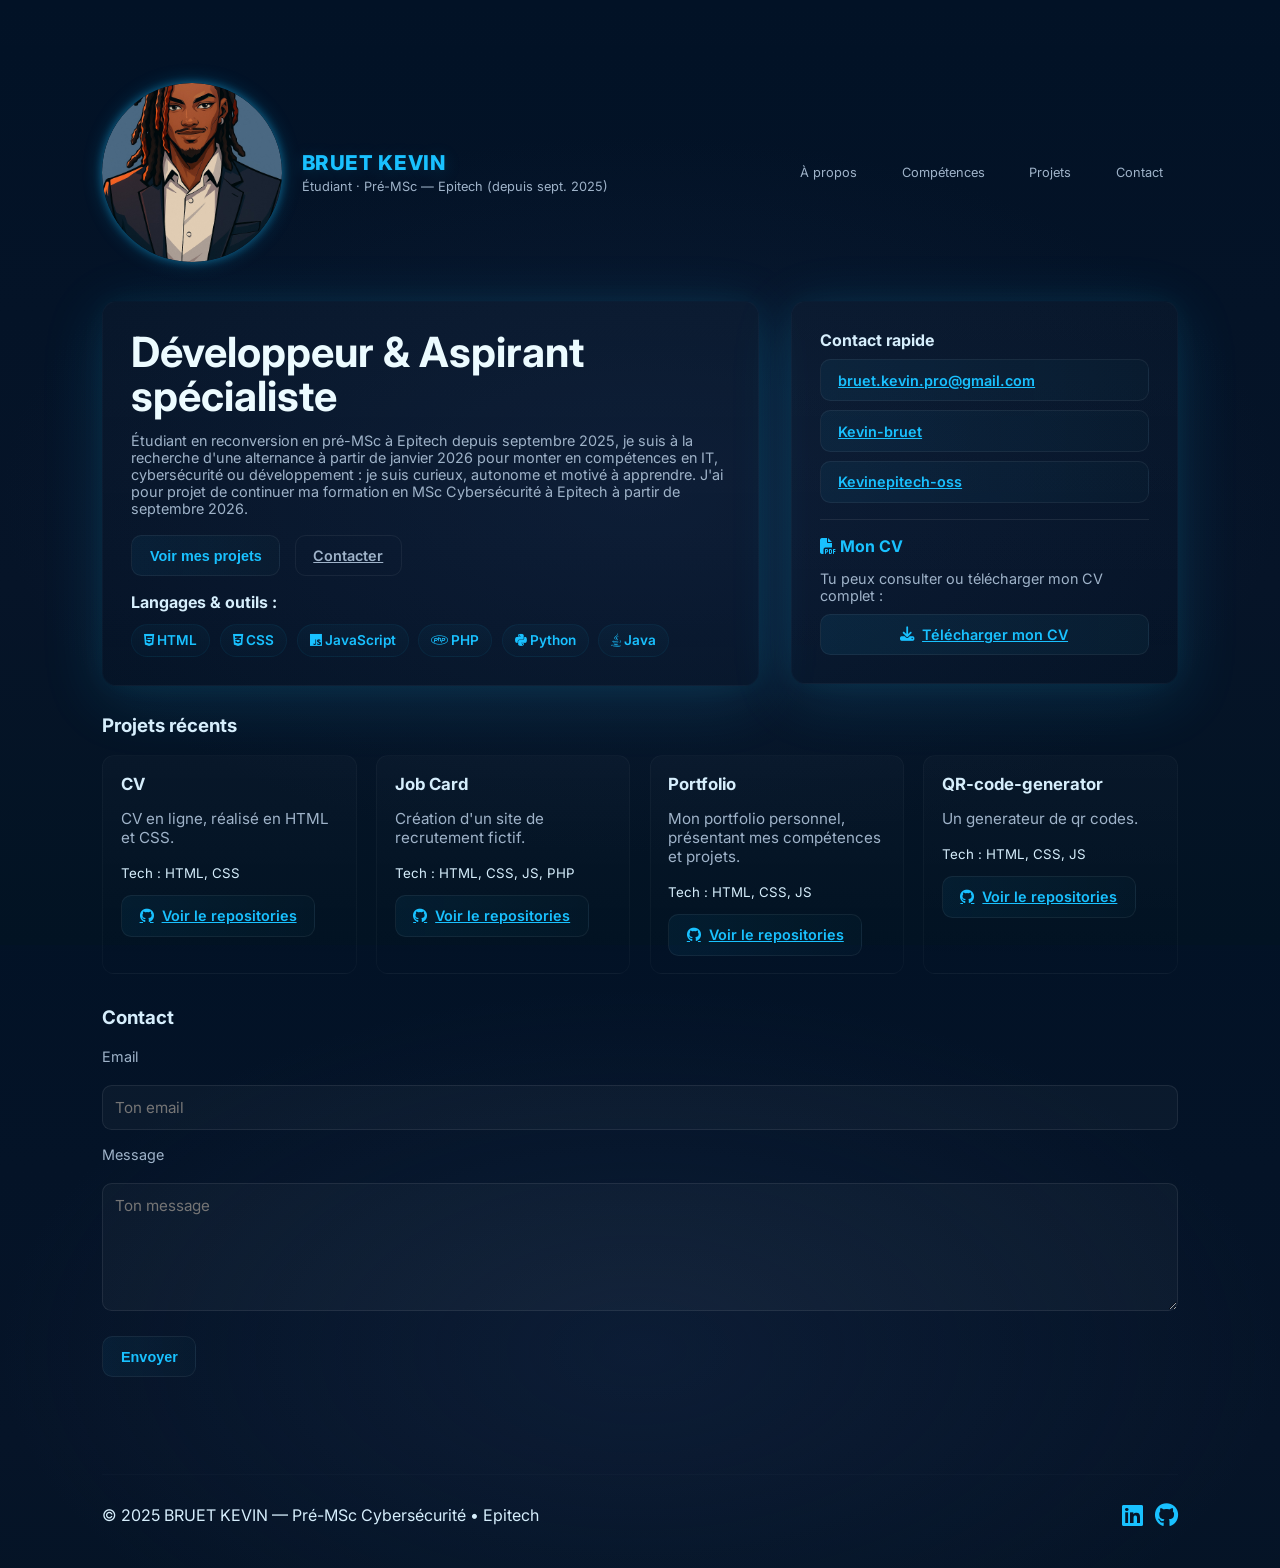
==== commit 08fb35fc: "add read me et nouveau pronjet" ====
--- a/index.html
+++ b/index.html
@@ -98,16 +98,16 @@
       <p>CV en ligne, réalisé en HTML et CSS.</p>
       <small class="muted">Tech : HTML, CSS</small>
       <a href="https://github.com/Kevinepitech-oss/CV" target="_blank" class="btn">
-        <i class="fa-brands fa-github"></i> Voir le repo
+        <i class="fa-brands fa-github"></i> Voir le repositories
       </a>
     </article>
 
     <article class="card" onclick="window.open('https://github.com/EpitechMscProPromo2028/T-WEB-501-PAR_3', '_blank')">
       <h3>Job Card</h3>
-      <p>Création d’un site de recrutement fictif.</p>
+      <p>Création d'un site de recrutement fictif.</p>
       <small class="muted">Tech : HTML, CSS, JS, PHP</small>
       <a href="https://github.com/Kevinepitech-oss/Job-Card" target="_blank" class="btn">
-        <i class="fa-brands fa-github"></i> Voir le repo
+        <i class="fa-brands fa-github"></i> Voir le repositories
       </a>
     </article>
 
@@ -116,7 +116,16 @@
       <p>Mon portfolio personnel, présentant mes compétences et projets.</p>
       <small class="muted">Tech : HTML, CSS, JS</small>
       <a href="https://github.com/Kevinepitech-oss/Portfolio" target="_blank" class="btn">
-        <i class="fa-brands fa-github"></i> Voir le repo
+        <i class="fa-brands fa-github"></i> Voir le repositories
+      </a>
+    </article>
+
+    <article class="card" onclick="window.open('https://github.com/Kevinepitech-oss/QR-code-generator.git', '_blank')">
+      <h3>QR-code-generator</h3>
+      <p>Un generateur de qr codes.</p>
+      <small class="muted">Tech : HTML, CSS, JS</small>
+      <a href="https://github.com/Kevinepitech-oss/QR-code-generator.git" target="_blank" class="btn">
+        <i class="fa-brands fa-github"></i> Voir le repositories
       </a>
     </article>
 
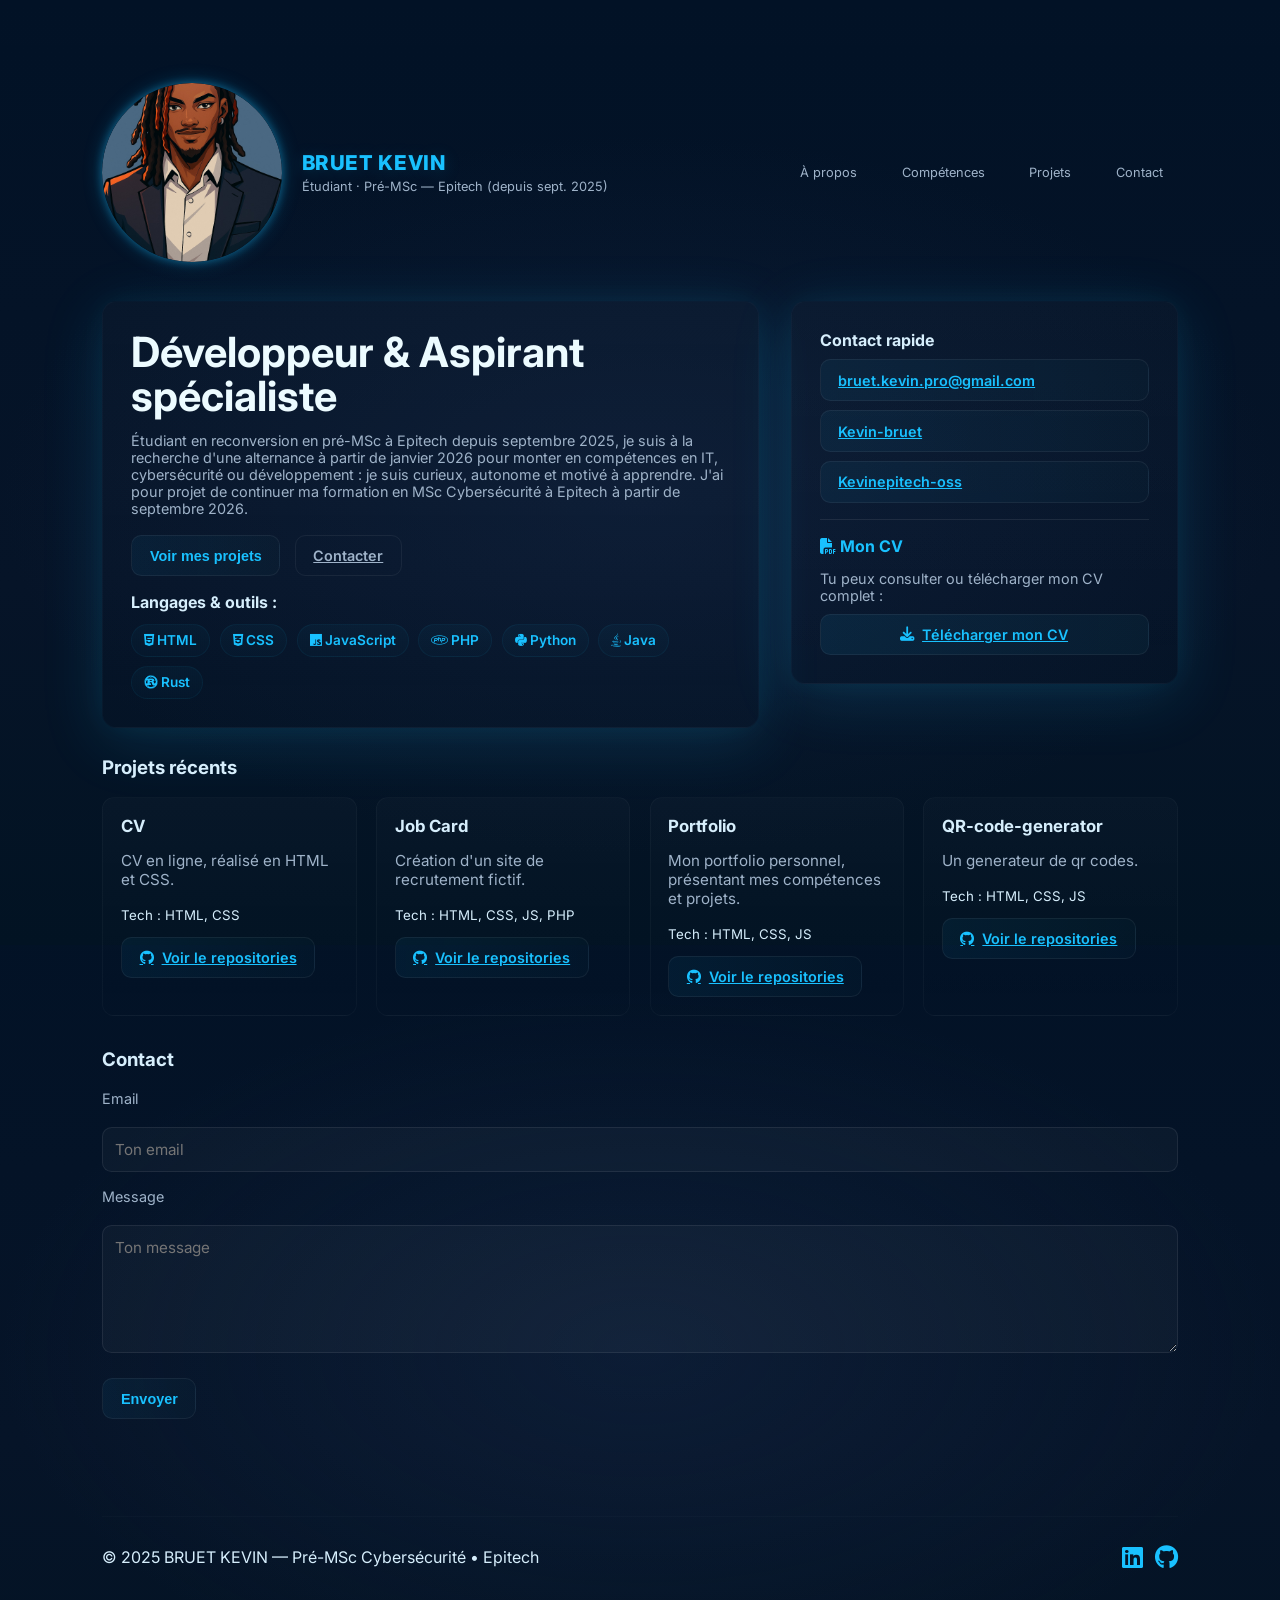
==== commit 17997a60: "fix: cv, language" ====
--- a/index.html
+++ b/index.html
@@ -56,6 +56,7 @@
               <div class="skill"><i class="fa-brands fa-php"></i> PHP</div>
               <div class="skill"><i class="fa-brands fa-python"></i> Python</div>
               <div class="skill"><i class="fa-brands fa-java"></i> Java</div>
+              <div class="skill"><i class="fa-brands fa-rust"></i> Rust</div>
             </div>
           </div>
         </div>
